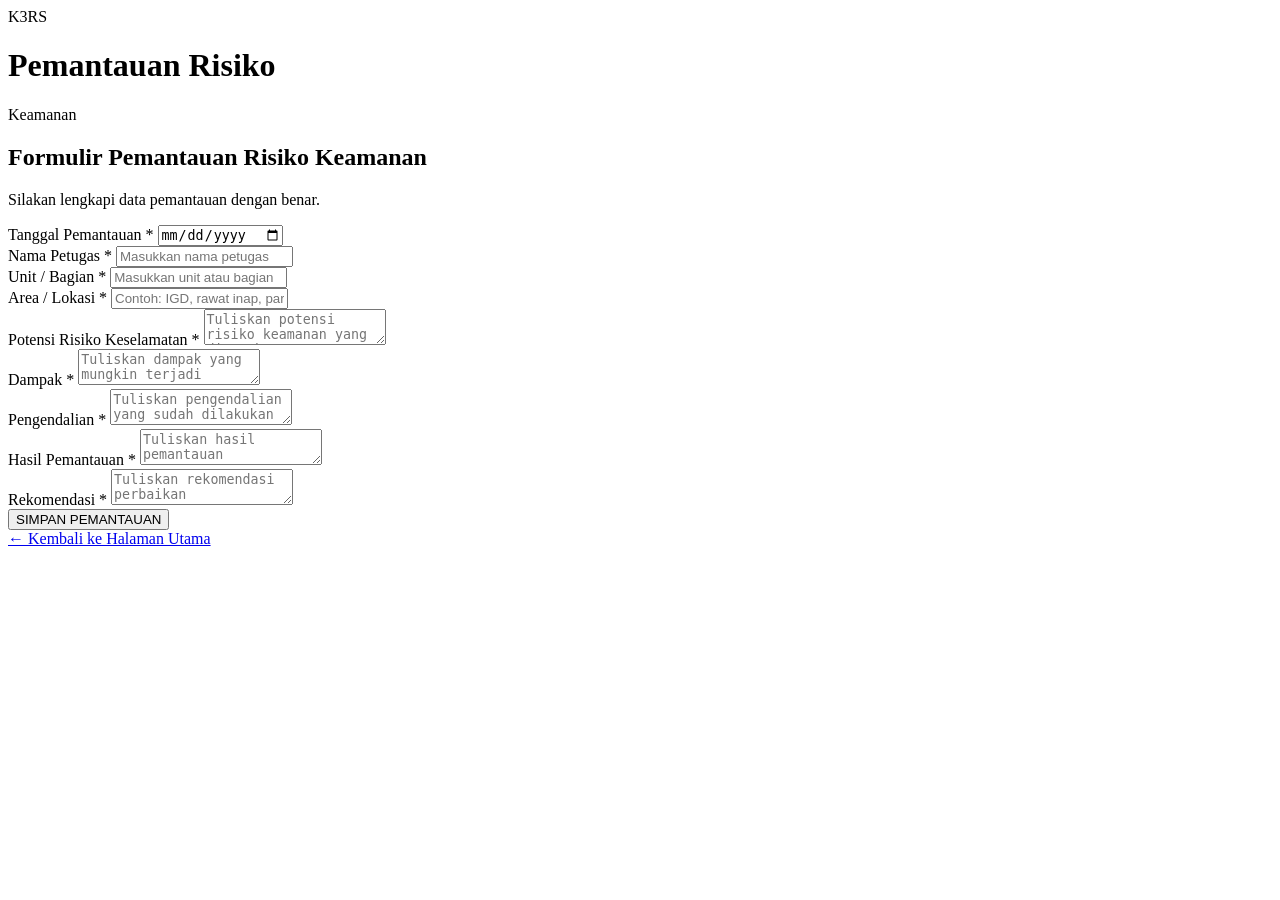
==== keamanan.html @ 6cdf7993 "first commit" ====
<!DOCTYPE html>
<html lang="id">

<head>

    <meta charset="UTF-8">

    <meta name="viewport"
          content="width=device-width, initial-scale=1.0">

    <title>Pemantauan Risiko Keamanan K3RS</title>

    <link rel="stylesheet" href="style.css">

</head>


<body>

<header class="header">

    <div class="header-content">

        <div class="logo">
            K3RS
        </div>

        <div>

            <h1>
                Pemantauan Risiko
            </h1>

            <p>
                Keamanan
            </p>

        </div>

    </div>

</header>


<main class="form-container">

    <div class="form-card">

        <h2>
            Formulir Pemantauan Risiko Keamanan
        </h2>

        <p class="form-description">
            Silakan lengkapi data pemantauan dengan benar.
        </p>


        <form onsubmit="simpanPemantauan(event)">


            <div class="form-group">

                <label>
                    Tanggal Pemantauan *
                </label>

                <input
                    type="date"
                    id="tanggal"
                    required
                >

            </div>


            <div class="form-group">

                <label>
                    Nama Petugas *
                </label>

                <input
                    type="text"
                    id="petugas"
                    placeholder="Masukkan nama petugas"
                    required
                >

            </div>


            <div class="form-group">

                <label>
                    Unit / Bagian *
                </label>

                <input
                    type="text"
                    id="unit"
                    placeholder="Masukkan unit atau bagian"
                    required
                >

            </div>


            <div class="form-group">

                <label>
                    Area / Lokasi *
                </label>

                <input
                    type="text"
                    id="lokasi"
                    placeholder="Contoh: IGD, rawat inap, parkir"
                    required
                >

            </div>


            <div class="form-group">

                <label>
                    Potensi Risiko Keselamatan *
                </label>

                <textarea
                    id="risiko"
                    placeholder="Tuliskan potensi risiko keamanan yang ditemukan"
                    required
                ></textarea>

            </div>


            <div class="form-group">

                <label>
                    Dampak *
                </label>

                <textarea
                    id="dampak"
                    placeholder="Tuliskan dampak yang mungkin terjadi"
                    required
                ></textarea>

            </div>


            <div class="form-group">

                <label>
                    Pengendalian *
                </label>

                <textarea
                    id="pengendalian"
                    placeholder="Tuliskan pengendalian yang sudah dilakukan"
                    required
                ></textarea>

            </div>


            <div class="form-group">

                <label>
                    Hasil Pemantauan *
                </label>

                <textarea
                    id="hasil"
                    placeholder="Tuliskan hasil pemantauan"
                    required
                ></textarea>

            </div>


            <div class="form-group">

                <label>
                    Rekomendasi *
                </label>

                <textarea
                    id="rekomendasi"
                    placeholder="Tuliskan rekomendasi perbaikan"
                    required
                ></textarea>

            </div>


            <button
                type="submit"
                class="btn-submit">

                SIMPAN PEMANTAUAN

            </button>


        </form>


        <a
            href="index.html"
            class="btn-back">

            ← Kembali ke Halaman Utama

        </a>


    </div>

</main>

<script src="form-handler.js"></script>

<script>
function simpanPemantauan(event) {
    event.preventDefault(); // Mencegah reload halaman
    kirimData("Keamanan");   // Panggil fungsi pengiriman
}
</script>


</body>

</html>
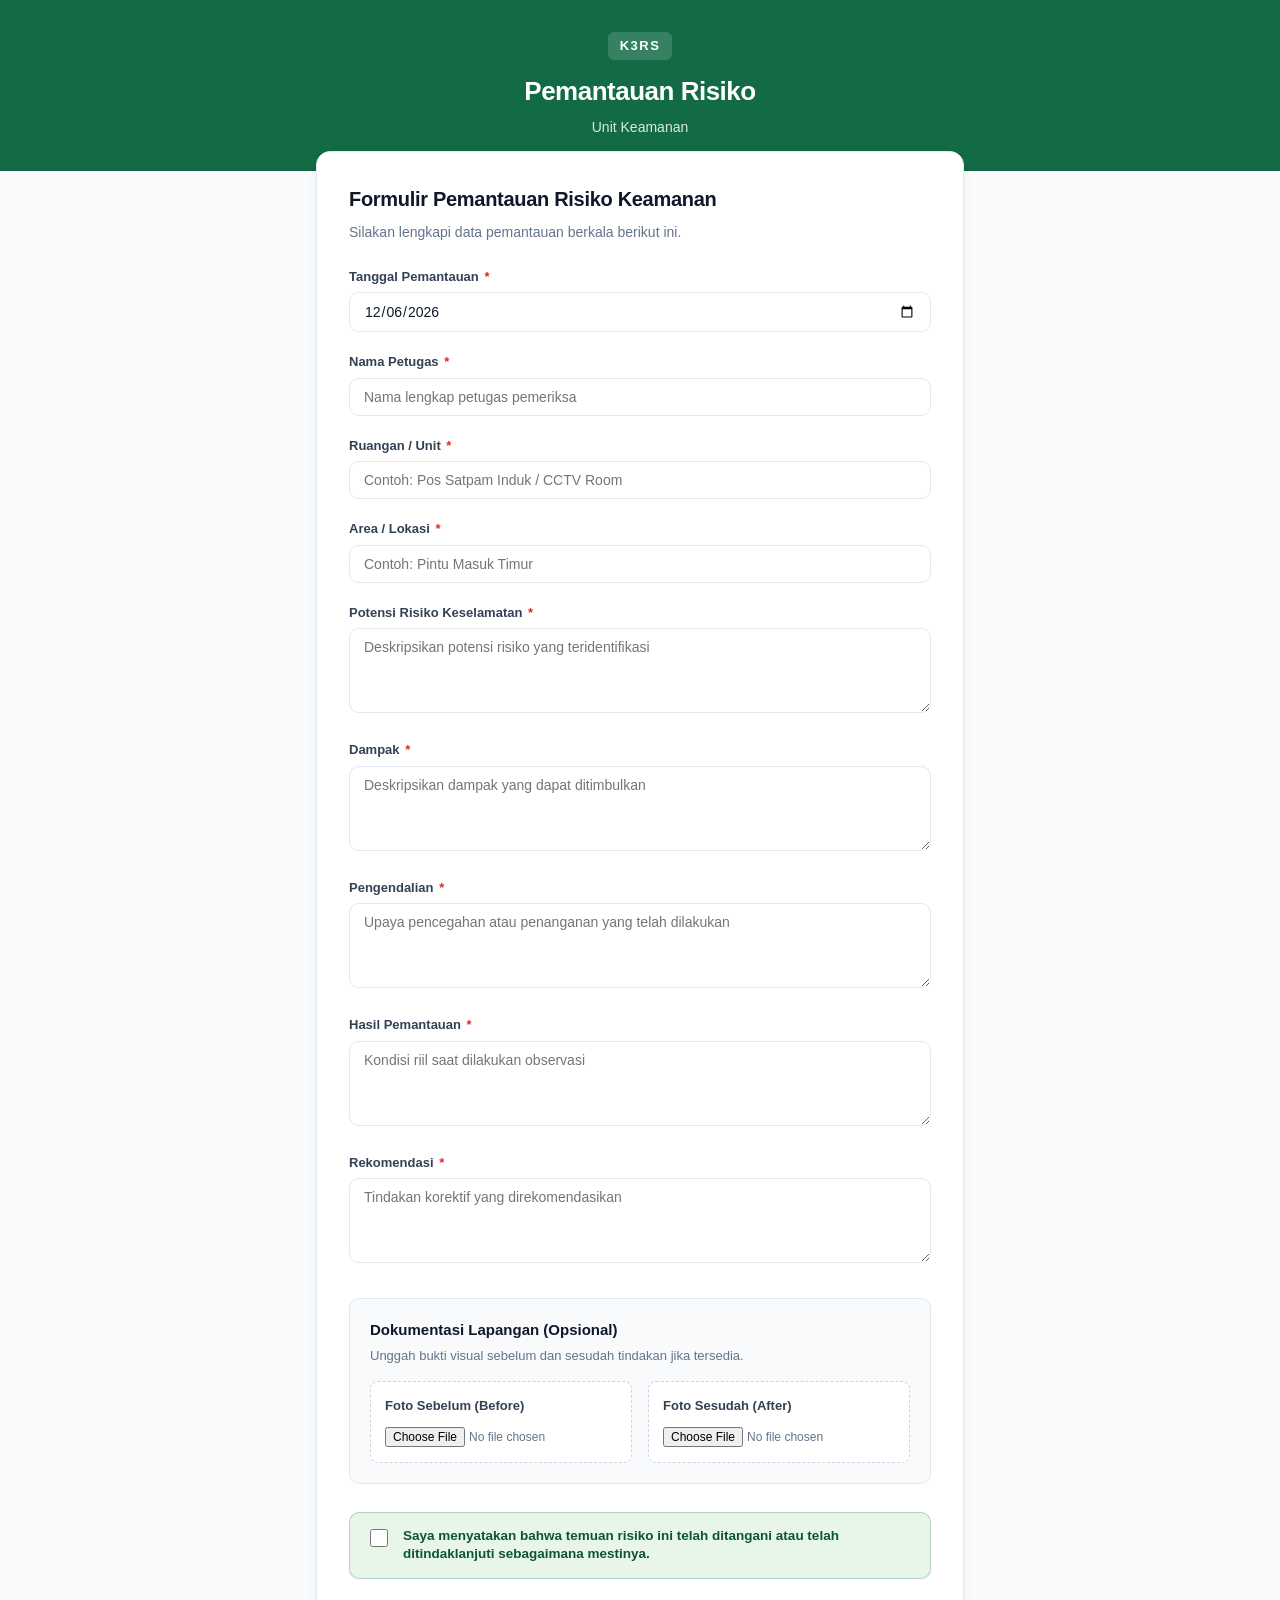
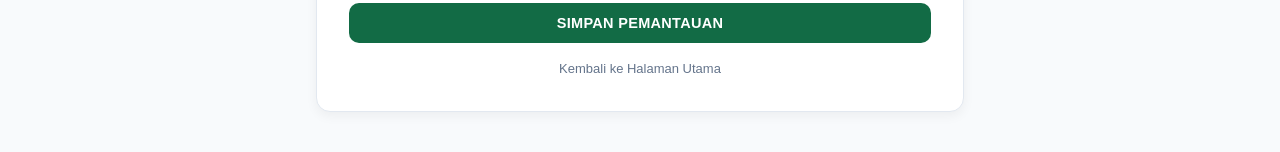
==== commit 1e8e4af1: "new validation request" ====
--- a/keamanan.html
+++ b/keamanan.html
@@ -1,236 +1,110 @@
 <!DOCTYPE html>
 <html lang="id">
-
 <head>
-
-    <meta charset="UTF-8">
-
-    <meta name="viewport"
-          content="width=device-width, initial-scale=1.0">
-
-    <title>Pemantauan Risiko Keamanan K3RS</title>
-
-    <link rel="stylesheet" href="style.css">
-
+  <meta charset="UTF-8">
+  <meta name="viewport" content="width=device-width, initial-scale=1.0">
+  <title>Pemantauan Risiko Keamanan - K3RS</title>
+  <link rel="stylesheet" href="style.css">
 </head>
-
-
 <body>
 
 <header class="header">
-
-    <div class="header-content">
-
-        <div class="logo">
-            K3RS
-        </div>
-
-        <div>
-
-            <h1>
-                Pemantauan Risiko
-            </h1>
-
-            <p>
-                Keamanan
-            </p>
-
-        </div>
-
-    </div>
-
+  <div class="header-content">
+    <div class="logo">K3RS</div>
+    <h1>Pemantauan Risiko</h1>
+    <p>Unit Keamanan</p>
+  </div>
 </header>
 
+<main class="form-container">
+  <div class="form-card">
+    <h2>Formulir Pemantauan Risiko Keamanan</h2>
+    <p class="form-description">Silakan lengkapi data pemantauan berkala berikut ini.</p>
 
-<main class="form-container">
+    <div id="statusMessage" class="status-message"></div>
 
-    <div class="form-card">
+    <form onsubmit="event.preventDefault(); kirimData('Keamanan');">
+      
+      <div class="form-group">
+        <label for="tanggal">Tanggal Pemantauan <span class="required">*</span></label>
+        <input type="date" id="tanggal" class="form-control" required>
+      </div>
 
-        <h2>
-            Formulir Pemantauan Risiko Keamanan
-        </h2>
+      <div class="form-group">
+        <label for="petugas">Nama Petugas <span class="required">*</span></label>
+        <input type="text" id="petugas" class="form-control" placeholder="Nama lengkap petugas pemeriksa" required>
+      </div>
 
-        <p class="form-description">
-            Silakan lengkapi data pemantauan dengan benar.
-        </p>
+      <div class="form-group">
+        <label for="unit">Ruangan / Unit <span class="required">*</span></label>
+        <input type="text" id="unit" class="form-control" placeholder="Contoh: Pos Satpam Induk / CCTV Room" required>
+      </div>
 
+      <div class="form-group">
+        <label for="lokasi">Area / Lokasi <span class="required">*</span></label>
+        <input type="text" id="lokasi" class="form-control" placeholder="Contoh: Pintu Masuk Timur" required>
+      </div>
 
-        <form onsubmit="simpanPemantauan(event)">
+      <div class="form-group">
+        <label for="risiko">Potensi Risiko Keselamatan <span class="required">*</span></label>
+        <textarea id="risiko" class="form-control" placeholder="Deskripsikan potensi risiko yang teridentifikasi" required></textarea>
+      </div>
 
+      <div class="form-group">
+        <label for="dampak">Dampak <span class="required">*</span></label>
+        <textarea id="dampak" class="form-control" placeholder="Deskripsikan dampak yang dapat ditimbulkan" required></textarea>
+      </div>
 
-            <div class="form-group">
+      <div class="form-group">
+        <label for="pengendalian">Pengendalian <span class="required">*</span></label>
+        <textarea id="pengendalian" class="form-control" placeholder="Upaya pencegahan atau penanganan yang telah dilakukan" required></textarea>
+      </div>
 
-                <label>
-                    Tanggal Pemantauan *
-                </label>
+      <div class="form-group">
+        <label for="hasil">Hasil Pemantauan <span class="required">*</span></label>
+        <textarea id="hasil" class="form-control" placeholder="Kondisi riil saat dilakukan observasi" required></textarea>
+      </div>
 
-                <input
-                    type="date"
-                    id="tanggal"
-                    required
-                >
+      <div class="form-group">
+        <label for="rekomendasi">Rekomendasi <span class="required">*</span></label>
+        <textarea id="rekomendasi" class="form-control" placeholder="Tindakan korektif yang direkomendasikan" required></textarea>
+      </div>
 
-            </div>
+      <!-- Dokumentasi Foto (Opsional) -->
+      <div class="photo-section">
+        <div class="photo-section-header">
+          <h3>Dokumentasi Lapangan (Opsional)</h3>
+          <p>Unggah bukti visual sebelum dan sesudah tindakan jika tersedia.</p>
+        </div>
+        <div class="photo-grid">
+          <div class="photo-upload-box">
+            <label for="fotoBefore">Foto Sebelum (Before)</label>
+            <input type="file" id="fotoBefore" class="file-input" accept="image/*" capture="environment">
+            <img id="previewBefore" class="photo-preview" alt="Pratinjau Foto Before">
+          </div>
+          <div class="photo-upload-box">
+            <label for="fotoAfter">Foto Sesudah (After)</label>
+            <input type="file" id="fotoAfter" class="file-input" accept="image/*" capture="environment">
+            <img id="previewAfter" class="photo-preview" alt="Pratinjau Foto After">
+          </div>
+        </div>
+      </div>
 
+      <!-- Checkbox Konfirmasi Penanganan (Wajib) -->
+      <div class="verification-box">
+        <input type="checkbox" id="statusCheck" required>
+        <label for="statusCheck">
+          Saya menyatakan bahwa temuan risiko ini telah ditangani atau telah ditindaklanjuti sebagaimana mestinya.
+        </label>
+      </div>
 
-            <div class="form-group">
+      <button type="submit" class="btn-submit">SIMPAN PEMANTAUAN</button>
+    </form>
 
-                <label>
-                    Nama Petugas *
-                </label>
-
-                <input
-                    type="text"
-                    id="petugas"
-                    placeholder="Masukkan nama petugas"
-                    required
-                >
-
-            </div>
-
-
-            <div class="form-group">
-
-                <label>
-                    Unit / Bagian *
-                </label>
-
-                <input
-                    type="text"
-                    id="unit"
-                    placeholder="Masukkan unit atau bagian"
-                    required
-                >
-
-            </div>
-
-
-            <div class="form-group">
-
-                <label>
-                    Area / Lokasi *
-                </label>
-
-                <input
-                    type="text"
-                    id="lokasi"
-                    placeholder="Contoh: IGD, rawat inap, parkir"
-                    required
-                >
-
-            </div>
-
-
-            <div class="form-group">
-
-                <label>
-                    Potensi Risiko Keselamatan *
-                </label>
-
-                <textarea
-                    id="risiko"
-                    placeholder="Tuliskan potensi risiko keamanan yang ditemukan"
-                    required
-                ></textarea>
-
-            </div>
-
-
-            <div class="form-group">
-
-                <label>
-                    Dampak *
-                </label>
-
-                <textarea
-                    id="dampak"
-                    placeholder="Tuliskan dampak yang mungkin terjadi"
-                    required
-                ></textarea>
-
-            </div>
-
-
-            <div class="form-group">
-
-                <label>
-                    Pengendalian *
-                </label>
-
-                <textarea
-                    id="pengendalian"
-                    placeholder="Tuliskan pengendalian yang sudah dilakukan"
-                    required
-                ></textarea>
-
-            </div>
-
-
-            <div class="form-group">
-
-                <label>
-                    Hasil Pemantauan *
-                </label>
-
-                <textarea
-                    id="hasil"
-                    placeholder="Tuliskan hasil pemantauan"
-                    required
-                ></textarea>
-
-            </div>
-
-
-            <div class="form-group">
-
-                <label>
-                    Rekomendasi *
-                </label>
-
-                <textarea
-                    id="rekomendasi"
-                    placeholder="Tuliskan rekomendasi perbaikan"
-                    required
-                ></textarea>
-
-            </div>
-
-
-            <button
-                type="submit"
-                class="btn-submit">
-
-                SIMPAN PEMANTAUAN
-
-            </button>
-
-
-        </form>
-
-
-        <a
-            href="index.html"
-            class="btn-back">
-
-            ← Kembali ke Halaman Utama
-
-        </a>
-
-
-    </div>
-
+    <a href="index.html" class="btn-back">Kembali ke Halaman Utama</a>
+  </div>
 </main>
 
 <script src="form-handler.js"></script>
-
-<script>
-function simpanPemantauan(event) {
-    event.preventDefault(); // Mencegah reload halaman
-    kirimData("Keamanan");   // Panggil fungsi pengiriman
-}
-</script>
-
-
 </body>
-
-</html>
+</html>
--- a/style.css
+++ b/style.css
@@ -0,0 +1,313 @@
+:root {
+  --primary: #126b45;
+  --primary-hover: #0d5437;
+  --primary-light: #e8f5e9;
+  --surface: #ffffff;
+  --background: #f8fafc;
+  --border: #e2e8f0;
+  --border-focus: #126b45;
+  --text-main: #0f172a;
+  --text-muted: #64748b;
+  --danger: #dc2626;
+  --radius-md: 10px;
+  --radius-lg: 14px;
+  --shadow-sm: 0 1px 3px rgba(0, 0, 0, 0.05);
+  --shadow-md: 0 4px 12px rgba(0, 0, 0, 0.05);
+  --transition: all 0.2s ease-in-out;
+}
+
+* {
+  box-sizing: border-box;
+}
+
+body {
+  margin: 0;
+  font-family: -apple-system, BlinkMacSystemFont, "Segoe UI", Roboto, "Helvetica Neue", Arial, sans-serif;
+  background-color: var(--background);
+  color: var(--text-main);
+  line-height: 1.5;
+  -webkit-font-smoothing: antialiased;
+}
+
+/* Header */
+.header {
+  background-color: var(--primary);
+  color: #ffffff;
+  padding: 32px 20px;
+  text-align: center;
+  border-bottom: 1px solid rgba(0, 0, 0, 0.05);
+}
+
+.header-content {
+  max-width: 800px;
+  margin: 0 auto;
+}
+
+.logo {
+  display: inline-block;
+  font-size: 13px;
+  font-weight: 700;
+  letter-spacing: 1.5px;
+  text-transform: uppercase;
+  background-color: rgba(255, 255, 255, 0.15);
+  padding: 4px 12px;
+  border-radius: 6px;
+  margin-bottom: 12px;
+}
+
+.header h1 {
+  margin: 0 0 6px 0;
+  font-size: 26px;
+  font-weight: 700;
+  letter-spacing: -0.5px;
+}
+
+.header p {
+  margin: 0;
+  font-size: 14px;
+  color: rgba(255, 255, 255, 0.85);
+}
+
+/* Form Layout */
+.form-container {
+  width: 100%;
+  max-width: 680px;
+  margin: -20px auto 40px auto;
+  padding: 0 16px;
+}
+
+.form-card {
+  background: var(--surface);
+  border-radius: var(--radius-lg);
+  padding: 32px;
+  border: 1px solid var(--border);
+  box-shadow: var(--shadow-md);
+}
+
+.form-card h2 {
+  margin: 0 0 8px 0;
+  font-size: 20px;
+  font-weight: 700;
+  letter-spacing: -0.3px;
+}
+
+.form-description {
+  margin: 0 0 24px 0;
+  font-size: 14px;
+  color: var(--text-muted);
+}
+
+/* Form Group & Inputs */
+.form-group {
+  margin-bottom: 20px;
+}
+
+.form-group label {
+  display: block;
+  font-size: 13px;
+  font-weight: 600;
+  color: #334155;
+  margin-bottom: 6px;
+}
+
+.required {
+  color: var(--danger);
+  margin-left: 2px;
+}
+
+.form-control {
+  width: 100%;
+  padding: 10px 14px;
+  font-size: 14px;
+  font-family: inherit;
+  color: var(--text-main);
+  background-color: #ffffff;
+  border: 1px solid var(--border);
+  border-radius: var(--radius-md);
+  transition: var(--transition);
+}
+
+.form-control:focus {
+  outline: none;
+  border-color: var(--border-focus);
+  box-shadow: 0 0 0 3px rgba(18, 107, 69, 0.12);
+}
+
+textarea.form-control {
+  resize: vertical;
+  min-height: 85px;
+}
+
+/* Photo Section */
+.photo-section {
+  background-color: #f8fafc;
+  border: 1px solid var(--border);
+  border-radius: var(--radius-md);
+  padding: 20px;
+  margin: 28px 0;
+}
+
+.photo-section-header {
+  margin-bottom: 16px;
+}
+
+.photo-section-header h3 {
+  margin: 0 0 4px 0;
+  font-size: 15px;
+  font-weight: 600;
+}
+
+.photo-section-header p {
+  margin: 0;
+  font-size: 13px;
+  color: var(--text-muted);
+}
+
+.photo-grid {
+  display: grid;
+  grid-template-columns: repeat(2, 1fr);
+  gap: 16px;
+}
+
+.photo-upload-box {
+  background: #ffffff;
+  border: 1px dashed #cbd5e1;
+  border-radius: 8px;
+  padding: 14px;
+  text-align: center;
+  transition: var(--transition);
+}
+
+.photo-upload-box:hover {
+  border-color: var(--primary);
+}
+
+.photo-upload-box label {
+  display: block;
+  font-size: 13px;
+  font-weight: 600;
+  color: #334155;
+  margin-bottom: 8px;
+  text-align: left;
+}
+
+.file-input {
+  font-size: 12px;
+  color: var(--text-muted);
+  width: 100%;
+}
+
+.photo-preview {
+  display: none;
+  width: 100%;
+  height: 120px;
+  object-fit: cover;
+  border-radius: 6px;
+  margin-top: 10px;
+  border: 1px solid var(--border);
+}
+
+/* Verification Checkbox */
+.verification-box {
+  background-color: var(--primary-light);
+  border: 1px solid rgba(18, 107, 69, 0.25);
+  border-radius: var(--radius-md);
+  padding: 14px 16px;
+  margin: 24px 0;
+  display: flex;
+  align-items: flex-start;
+  gap: 12px;
+}
+
+.verification-box input[type="checkbox"] {
+  width: 18px;
+  height: 18px;
+  margin-top: 2px;
+  accent-color: var(--primary);
+  cursor: pointer;
+  flex-shrink: 0;
+}
+
+.verification-box label {
+  font-size: 13.5px;
+  font-weight: 600;
+  color: #0d5437;
+  cursor: pointer;
+  user-select: none;
+  line-height: 1.4;
+}
+
+/* Buttons */
+.btn-submit {
+  width: 100%;
+  background-color: var(--primary);
+  color: #ffffff;
+  border: none;
+  border-radius: var(--radius-md);
+  padding: 12px;
+  font-size: 14.5px;
+  font-weight: 600;
+  letter-spacing: 0.3px;
+  cursor: pointer;
+  transition: var(--transition);
+}
+
+.btn-submit:hover:not(:disabled) {
+  background-color: var(--primary-hover);
+}
+
+.btn-submit:disabled {
+  background-color: #94a3b8;
+  cursor: not-allowed;
+}
+
+.btn-back {
+  display: block;
+  text-align: center;
+  margin-top: 16px;
+  font-size: 13px;
+  font-weight: 500;
+  color: var(--text-muted);
+  text-decoration: none;
+  transition: var(--transition);
+}
+
+.btn-back:hover {
+  color: var(--text-main);
+}
+
+/* Status Notifications */
+.status-message {
+  display: none;
+  padding: 12px 16px;
+  border-radius: var(--radius-md);
+  font-size: 13.5px;
+  margin-bottom: 20px;
+}
+
+.status-loading {
+  background-color: #fffbeb;
+  border: 1px solid #fde68a;
+  color: #92400e;
+}
+
+.status-success {
+  background-color: #f0fdf4;
+  border: 1px solid #bbf7d0;
+  color: #166534;
+}
+
+.status-error {
+  background-color: #fef2f2;
+  border: 1px solid #fecaca;
+  color: #991b1b;
+}
+
+@media (max-width: 640px) {
+  .form-card {
+    padding: 20px 16px;
+  }
+  .photo-grid {
+    grid-template-columns: 1fr;
+  }
+}
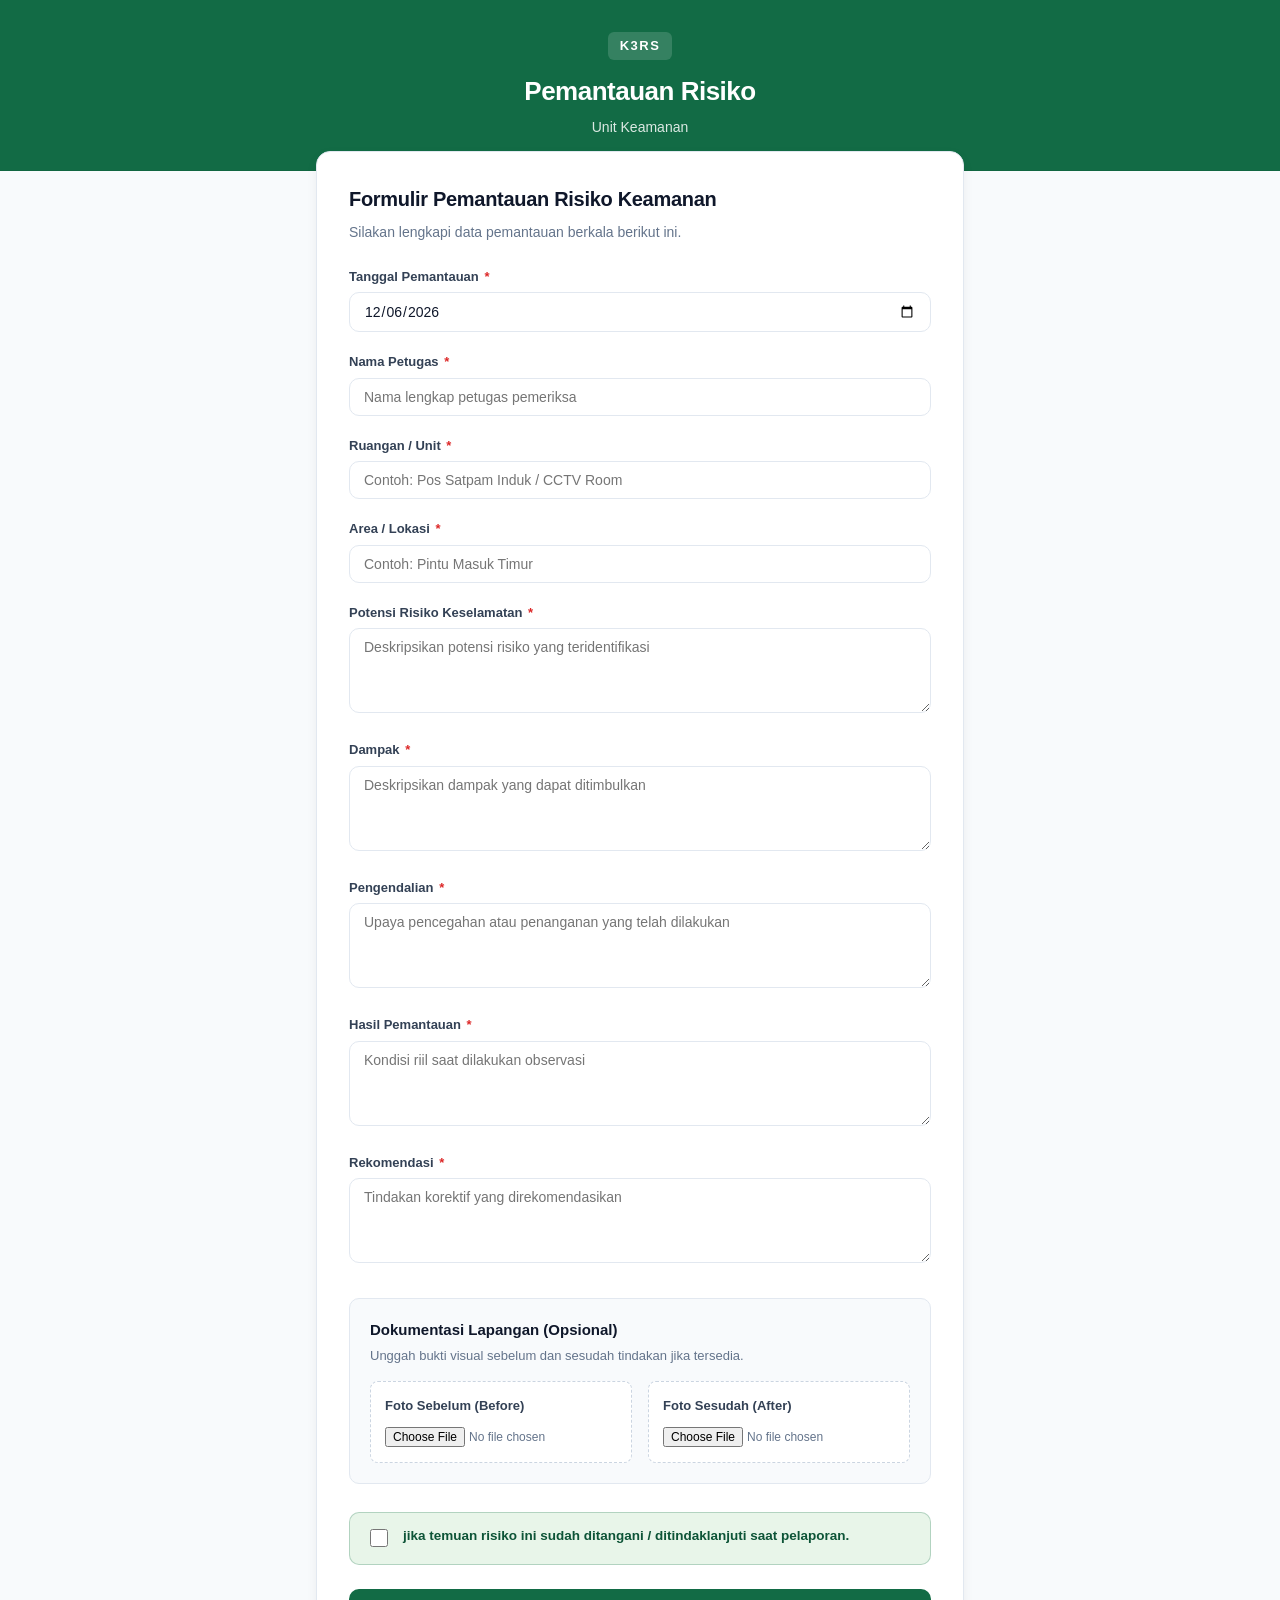
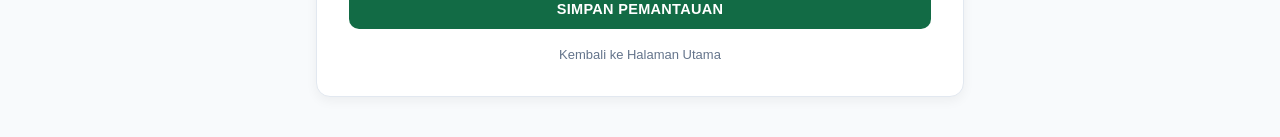
==== commit 842b51fd: "fix: make verification checkbox optional and dynamic status" ====
--- a/keamanan.html
+++ b/keamanan.html
@@ -92,9 +92,9 @@
 
       <!-- Checkbox Konfirmasi Penanganan (Wajib) -->
       <div class="verification-box">
-        <input type="checkbox" id="statusCheck" required>
+        <input type="checkbox" id="statusCheck">
         <label for="statusCheck">
-          Saya menyatakan bahwa temuan risiko ini telah ditangani atau telah ditindaklanjuti sebagaimana mestinya.
+            jika temuan risiko ini sudah ditangani / ditindaklanjuti saat pelaporan.
         </label>
       </div>
 
